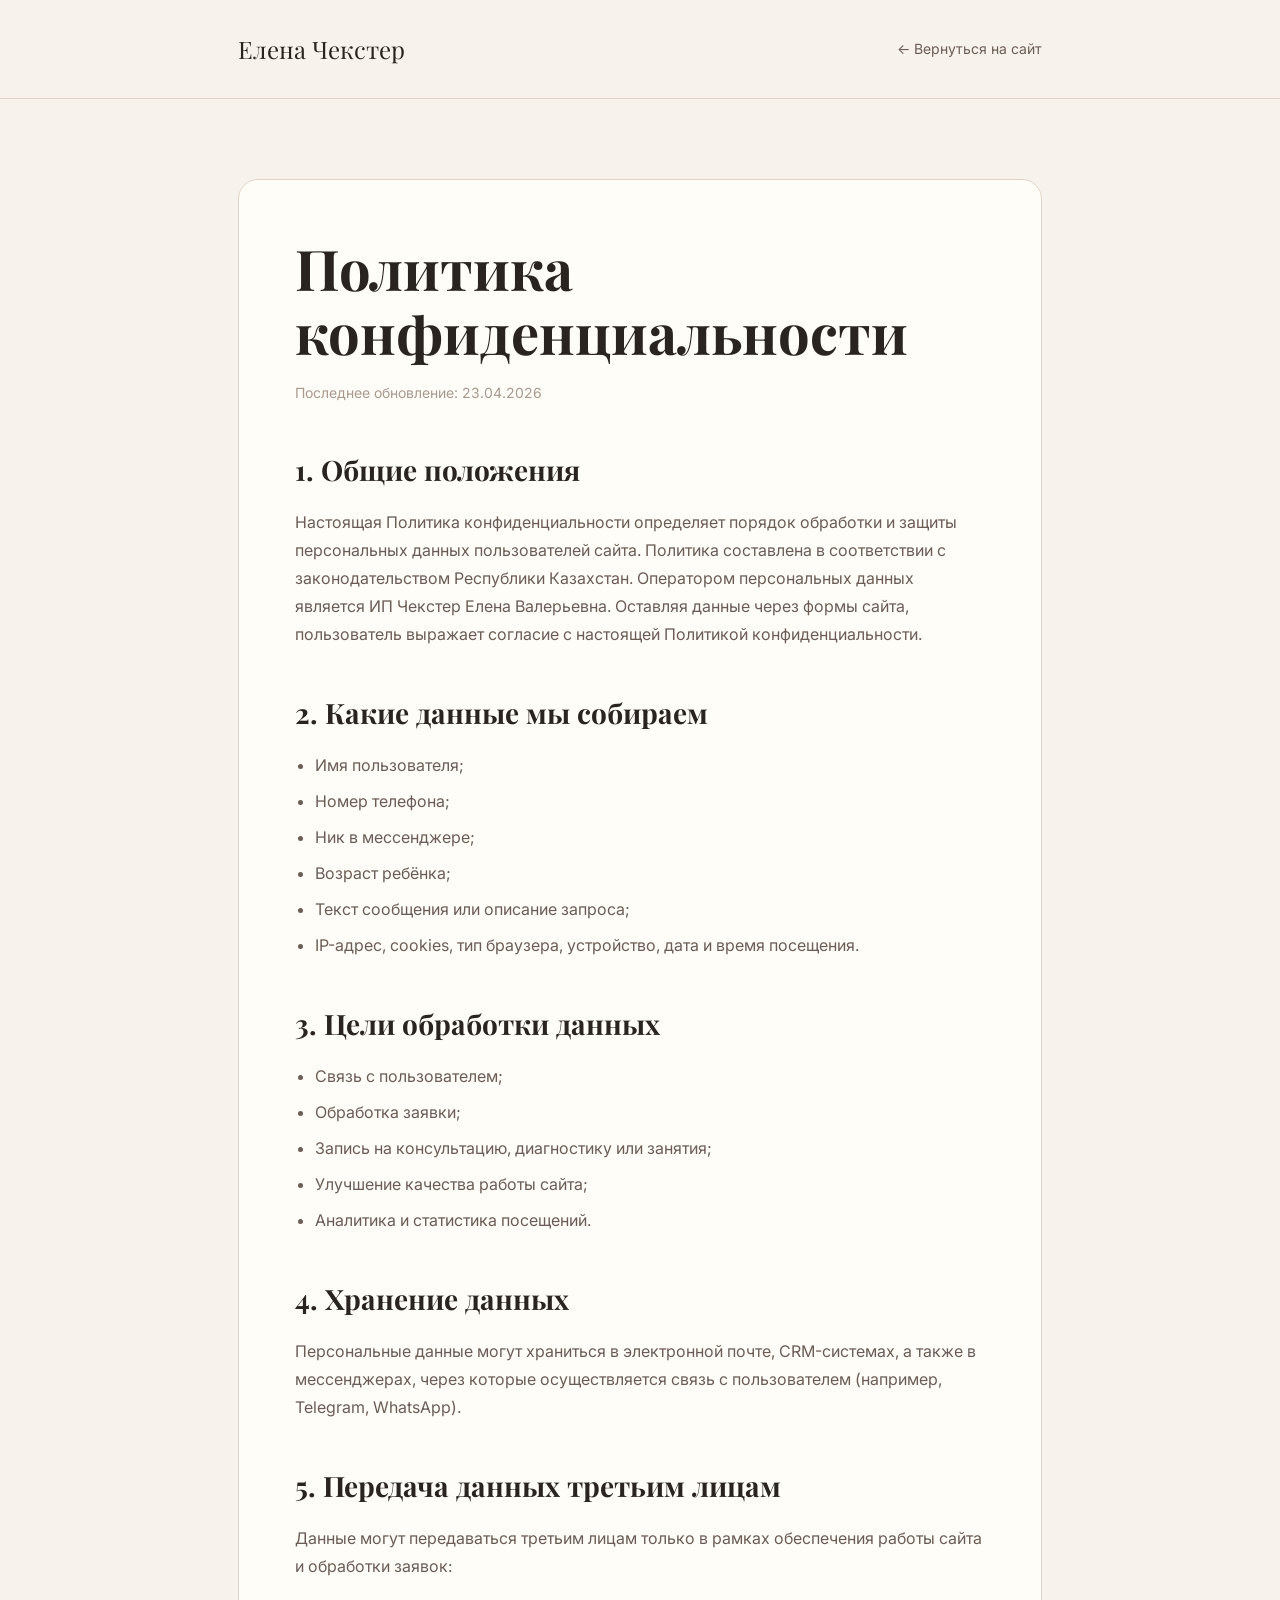
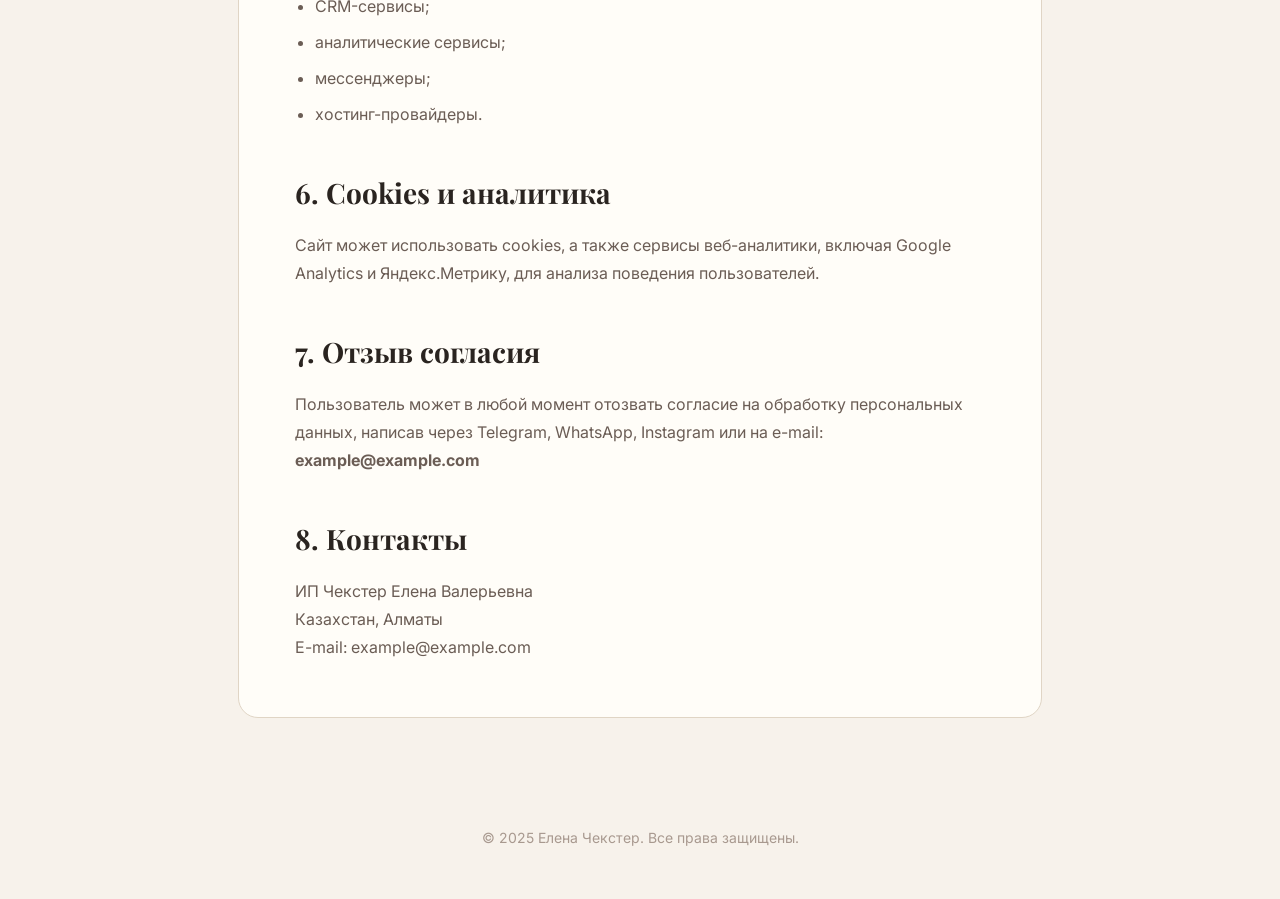
==== privacy.html @ 6964e869 "initial commit" ====
<!DOCTYPE html>
<html lang="ru">
<head>
    <meta charset="UTF-8">
    <meta name="viewport" content="width=device-width, initial-scale=1.0, maximum-scale=1.0, user-scalable=no">

    <title>Политика конфиденциальности — Елена Чекстер</title>
    <meta name="description" content="Политика конфиденциальности сайта логопеда-дефектолога Елены Чекстер.">
    <meta name="robots" content="noindex, follow">

    <!-- Favicon -->
    <link rel="icon" type="image/png" sizes="32x32" href="/favicon-32.png">
    <link rel="icon" type="image/png" sizes="16x16" href="/favicon-16.png">

    <!-- Fonts -->
    <link rel="preconnect" href="https://fonts.googleapis.com">
    <link rel="preconnect" href="https://fonts.gstatic.com" crossorigin>
    <link href="https://fonts.googleapis.com/css2?family=Playfair+Display:ital,wght@0,400;0,500;1,400&family=Inter:wght@300;400;500&display=swap" rel="stylesheet">

    <style>
        :root {
            --color-bg: #F7F2EB;
            --color-surface: #FFFDF8;
            --color-border: #E0D5C5;

            --color-accent: #6B4F38;
            --color-accent-hover: #4E3826;

            --color-text-primary: #2A2420;
            --color-text-secondary: #6B5D55;
            --color-text-muted: #A8998F;

            --font-serif: 'Playfair Display', Georgia, serif;
            --font-sans: 'Inter', system-ui, sans-serif;

            --container-max: 900px;
            --container-pad: clamp(20px, 5vw, 48px);

            --transition-fast: 150ms ease;
        }

        * {
            margin: 0;
            padding: 0;
            box-sizing: border-box;
        }

        html {
            scroll-behavior: smooth;
            -webkit-text-size-adjust: 100%;
        }

        body {
            font-family: var(--font-sans);
            background: var(--color-bg);
            color: var(--color-text-primary);
            line-height: 1.75;
            -webkit-font-smoothing: antialiased;
            overflow-x: hidden;
        }

        a {
            color: inherit;
            text-decoration: none;
        }

        .container {
            width: 100%;
            max-width: var(--container-max);
            margin: 0 auto;
            padding: 0 var(--container-pad);
        }

        .header {
            padding: 28px 0;
            border-bottom: 1px solid var(--color-border);
            background: rgba(247,242,235,0.95);
            backdrop-filter: blur(8px);
            position: sticky;
            top: 0;
        }

        .header__inner {
            display: flex;
            align-items: center;
            justify-content: space-between;
        }

        .header__logo {
            font-family: var(--font-serif);
            font-size: 24px;
        }

        .header__back {
            font-size: 14px;
            color: var(--color-text-secondary);
            transition: color var(--transition-fast);
        }

        .header__back:hover {
            color: var(--color-accent);
        }

        .policy {
            padding: 80px 0;
        }

        .policy__card {
            background: var(--color-surface);
            border: 1px solid var(--color-border);
            border-radius: 20px;
            padding: clamp(28px, 5vw, 56px);
        }

        .policy__title {
            font-family: var(--font-serif);
            font-size: clamp(36px, 6vw, 56px);
            line-height: 1.15;
            margin-bottom: 16px;
        }

        .policy__updated {
            font-size: 14px;
            color: var(--color-text-muted);
            margin-bottom: 40px;
        }

        .policy__section + .policy__section {
            margin-top: 40px;
        }

        .policy__section h2 {
            font-family: var(--font-serif);
            font-size: 28px;
            margin-bottom: 14px;
        }

        .policy__section p,
        .policy__section li {
            color: var(--color-text-secondary);
            font-size: 16px;
        }

        .policy__section ul {
            padding-left: 20px;
            margin-top: 12px;
        }

        .policy__section li + li {
            margin-top: 8px;
        }

        .policy__section,
        .policy__section p,
        .policy__section li,
        .policy__section strong {
            overflow-wrap: anywhere;
        }

        .footer {
            padding: 28px 0 48px;
        }

        .footer__text {
            text-align: center;
            font-size: 14px;
            color: var(--color-text-muted);
        }

        @media (max-width: 768px) {
            :root {
                --container-pad: 16px;
            }

            .header {
                padding: 18px 0;
            }

            .header__inner {
                gap: 16px;
            }

            .header__logo {
                font-size: 20px;
                white-space: normal;
            }

            .header__back {
                flex-shrink: 0;
                font-size: 13px;
            }

            .policy {
                padding: 32px 0;
            }

            .policy__card {
                border-radius: 12px;
                padding: 24px 18px;
            }

            .policy__title {
                font-size: 32px;
            }

            .policy__section h2 {
                font-size: 23px;
                line-height: 1.25;
            }
        }

        @media (max-width: 420px) {
            .header__inner {
                align-items: flex-start;
                flex-direction: column;
            }

            .header__back {
                white-space: normal;
            }

            .policy__title {
                font-size: 29px;
            }

            .policy__section p,
            .policy__section li {
                font-size: 15px;
            }
        }
    </style>
</head>
<body>

<header class="header">
    <div class="container header__inner">
        <a href="index.html" class="header__logo">Елена Чекстер</a>
        <a href="index.html" class="header__back">← Вернуться на сайт</a>
    </div>
</header>

<main class="policy">
    <div class="container">
        <div class="policy__card">

            <h1 class="policy__title">Политика конфиденциальности</h1>
            <p class="policy__updated">Последнее обновление: 23.04.2026</p>

            <section class="policy__section">
                <h2>1. Общие положения</h2>
                <p>
                    Настоящая Политика конфиденциальности определяет порядок обработки и защиты персональных данных пользователей сайта.
                    Политика составлена в соответствии с законодательством Республики Казахстан.
                    Оператором персональных данных является ИП Чекстер Елена Валерьевна.
                    Оставляя данные через формы сайта, пользователь выражает согласие с настоящей Политикой конфиденциальности.
                </p>
            </section>

            <section class="policy__section">
                <h2>2. Какие данные мы собираем</h2>
                <ul>
                    <li>Имя пользователя;</li>
                    <li>Номер телефона;</li>
                    <li>Ник в мессенджере;</li>
                    <li>Возраст ребёнка;</li>
                    <li>Текст сообщения или описание запроса;</li>
                    <li>IP-адрес, cookies, тип браузера, устройство, дата и время посещения.</li>
                </ul>
            </section>

            <section class="policy__section">
                <h2>3. Цели обработки данных</h2>
                <ul>
                    <li>Связь с пользователем;</li>
                    <li>Обработка заявки;</li>
                    <li>Запись на консультацию, диагностику или занятия;</li>
                    <li>Улучшение качества работы сайта;</li>
                    <li>Аналитика и статистика посещений.</li>
                </ul>
            </section>

            <section class="policy__section">
                <h2>4. Хранение данных</h2>
                <p>
                    Персональные данные могут храниться в электронной почте, CRM-системах,
                    а также в мессенджерах, через которые осуществляется связь с пользователем
                    (например, Telegram, WhatsApp).
                </p>
            </section>

            <section class="policy__section">
                <h2>5. Передача данных третьим лицам</h2>
                <p>
                    Данные могут передаваться третьим лицам только в рамках обеспечения работы сайта и обработки заявок:
                </p>
                <ul>
                    <li>CRM-сервисы;</li>
                    <li>аналитические сервисы;</li>
                    <li>мессенджеры;</li>
                    <li>хостинг-провайдеры.</li>
                </ul>
            </section>

            <section class="policy__section">
                <h2>6. Cookies и аналитика</h2>
                <p>
                    Сайт может использовать cookies, а также сервисы веб-аналитики,
                    включая Google Analytics и Яндекс.Метрику, для анализа поведения пользователей.
                </p>
            </section>

            <section class="policy__section">
                <h2>7. Отзыв согласия</h2>
                <p>
                    Пользователь может в любой момент отозвать согласие на обработку персональных данных,
                    написав через Telegram, WhatsApp, Instagram или на e-mail:
                    <strong>example@example.com</strong>
                </p>
            </section>

            <section class="policy__section">
                <h2>8. Контакты</h2>
                <p>
                    ИП Чекстер Елена Валерьевна<br>
                    Казахстан, Алматы<br>
                    E-mail: example@example.com
                </p>
            </section>

        </div>
    </div>
</main>

<footer class="footer">
    <div class="container">
        <p class="footer__text">© 2025 Елена Чекстер. Все права защищены.</p>
    </div>
</footer>

</body>
</html>
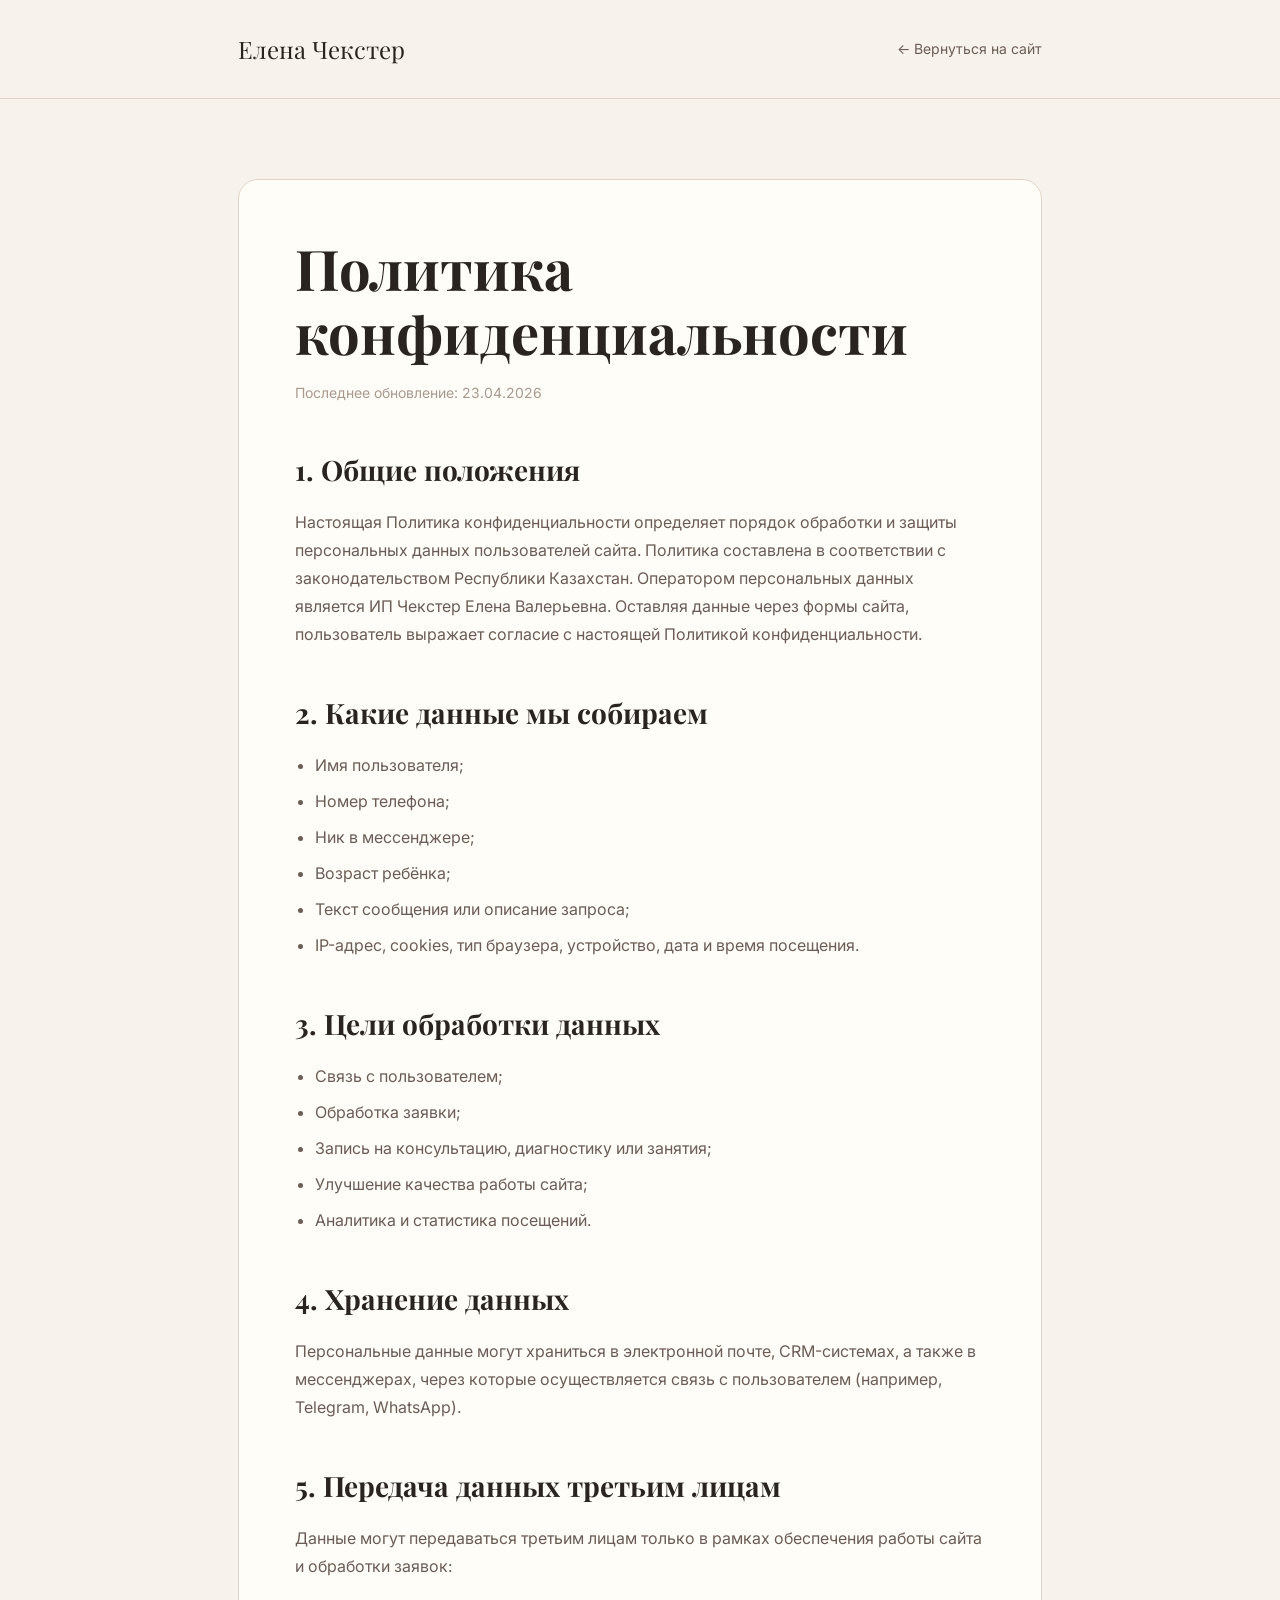
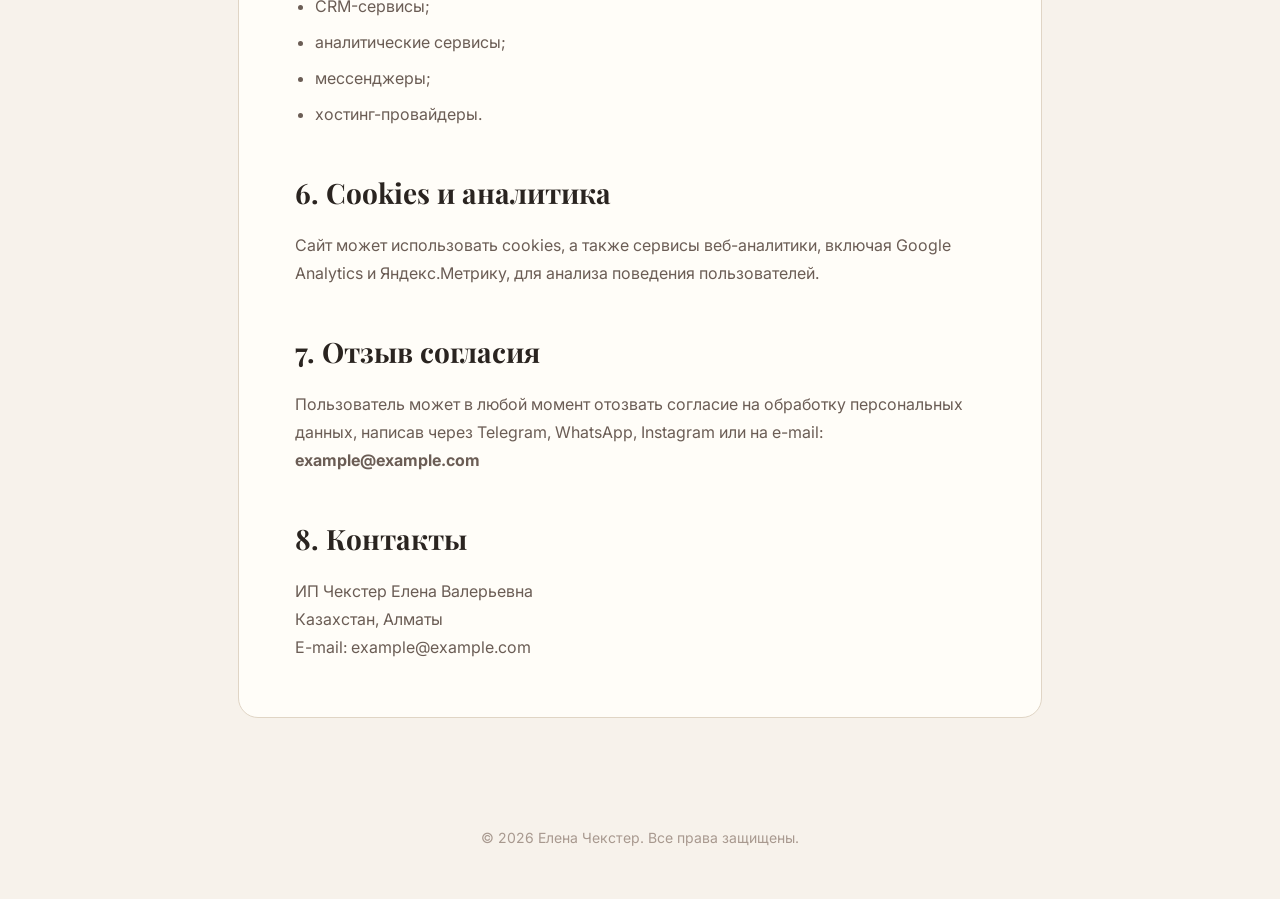
==== commit e217aa0d: "texts update" ====
--- a/privacy.html
+++ b/privacy.html
@@ -9,8 +9,8 @@
     <meta name="robots" content="noindex, follow">
 
     <!-- Favicon -->
-    <link rel="icon" type="image/png" sizes="32x32" href="/favicon-32.png">
-    <link rel="icon" type="image/png" sizes="16x16" href="/favicon-16.png">
+    <link rel="icon" type="image/png" sizes="32x32" href="images/favicon-32.png">
+    <link rel="icon" type="image/png" sizes="16x16" href="images/favicon-16.png">
 
     <!-- Fonts -->
     <link rel="preconnect" href="https://fonts.googleapis.com">
@@ -333,7 +333,7 @@
 
 <footer class="footer">
     <div class="container">
-        <p class="footer__text">© 2025 Елена Чекстер. Все права защищены.</p>
+        <p class="footer__text">© 2026 Елена Чекстер. Все права защищены.</p>
     </div>
 </footer>
 
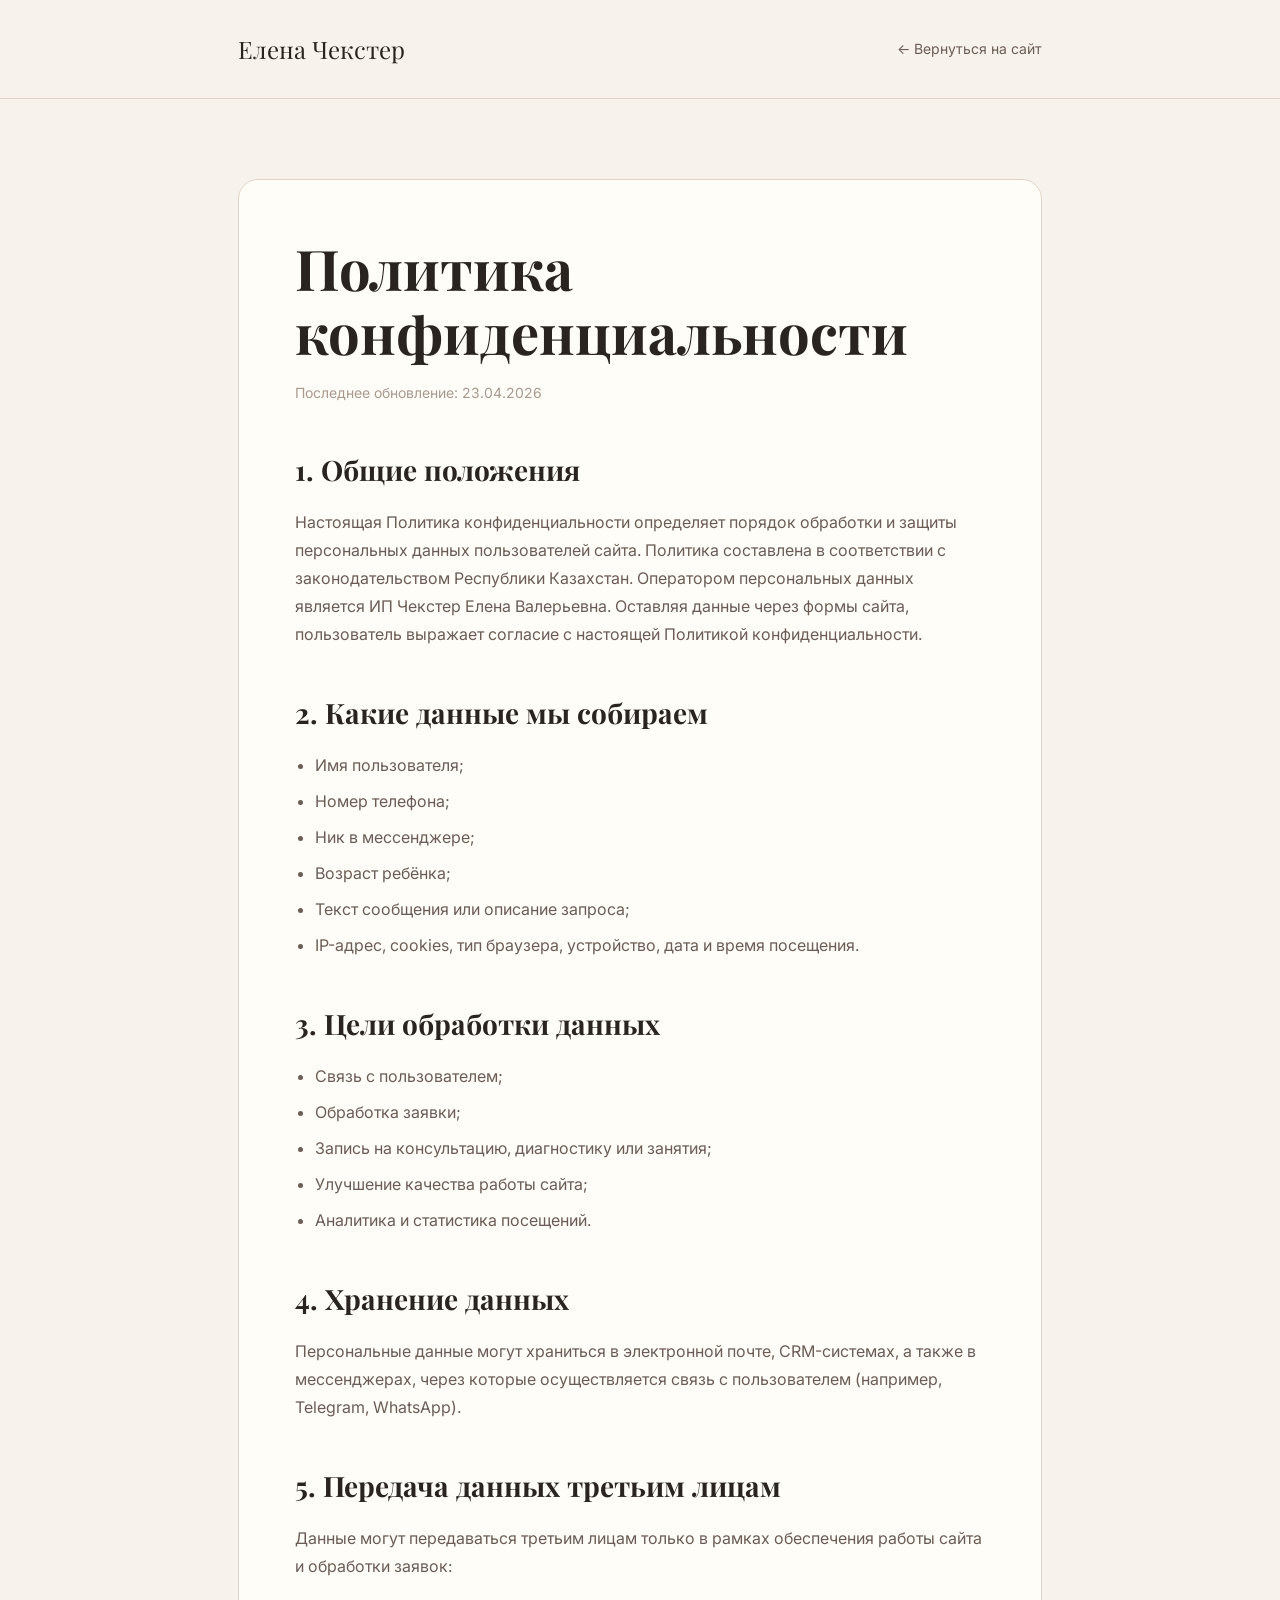
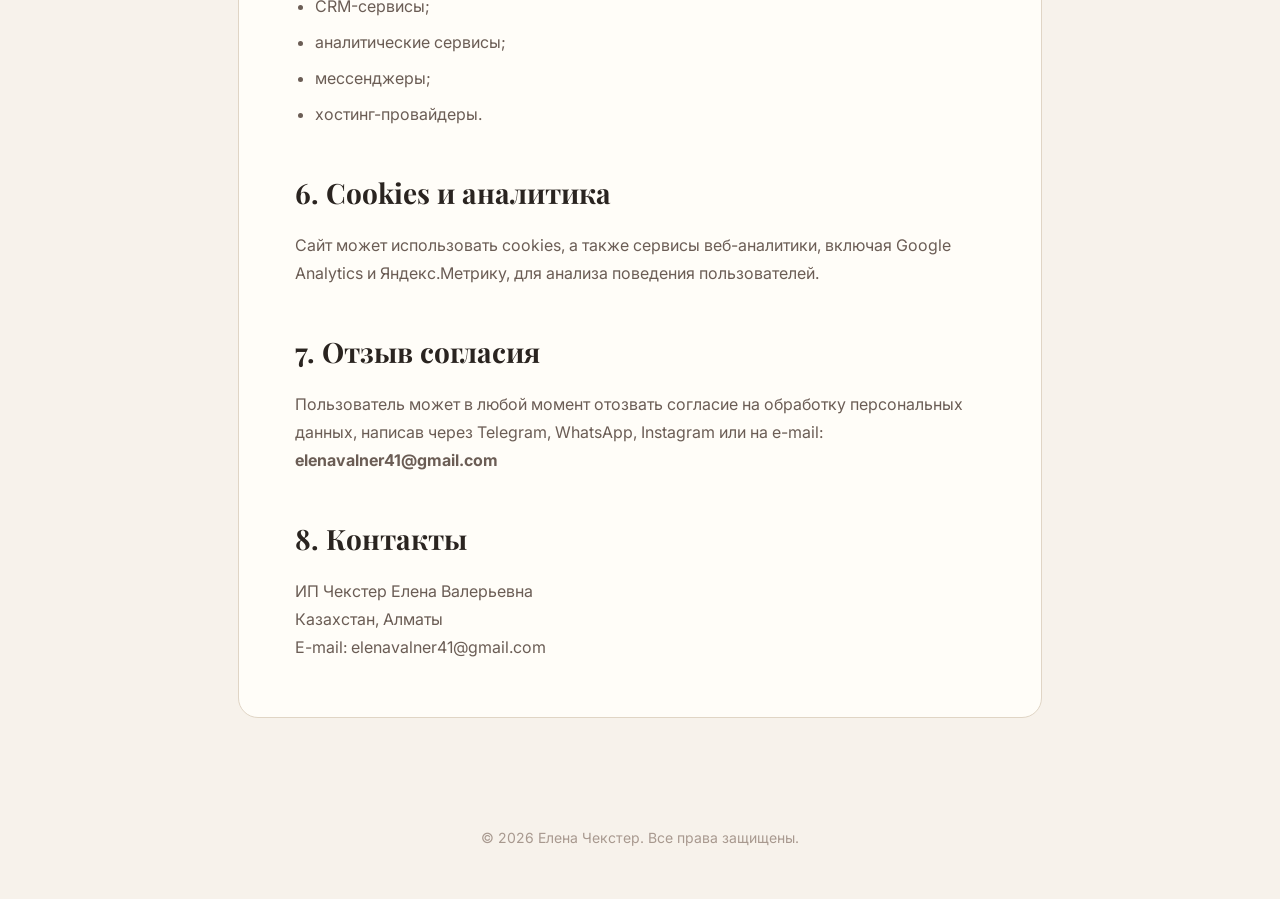
==== commit c9edd1e3: "mini updates" ====
--- a/privacy.html
+++ b/privacy.html
@@ -314,7 +314,7 @@
                 <p>
                     Пользователь может в любой момент отозвать согласие на обработку персональных данных,
                     написав через Telegram, WhatsApp, Instagram или на e-mail:
-                    <strong>example@example.com</strong>
+                    <strong>elenavalner41@gmail.com</strong>
                 </p>
             </section>
 
@@ -323,7 +323,7 @@
                 <p>
                     ИП Чекстер Елена Валерьевна<br>
                     Казахстан, Алматы<br>
-                    E-mail: example@example.com
+                    E-mail: elenavalner41@gmail.com
                 </p>
             </section>
 
